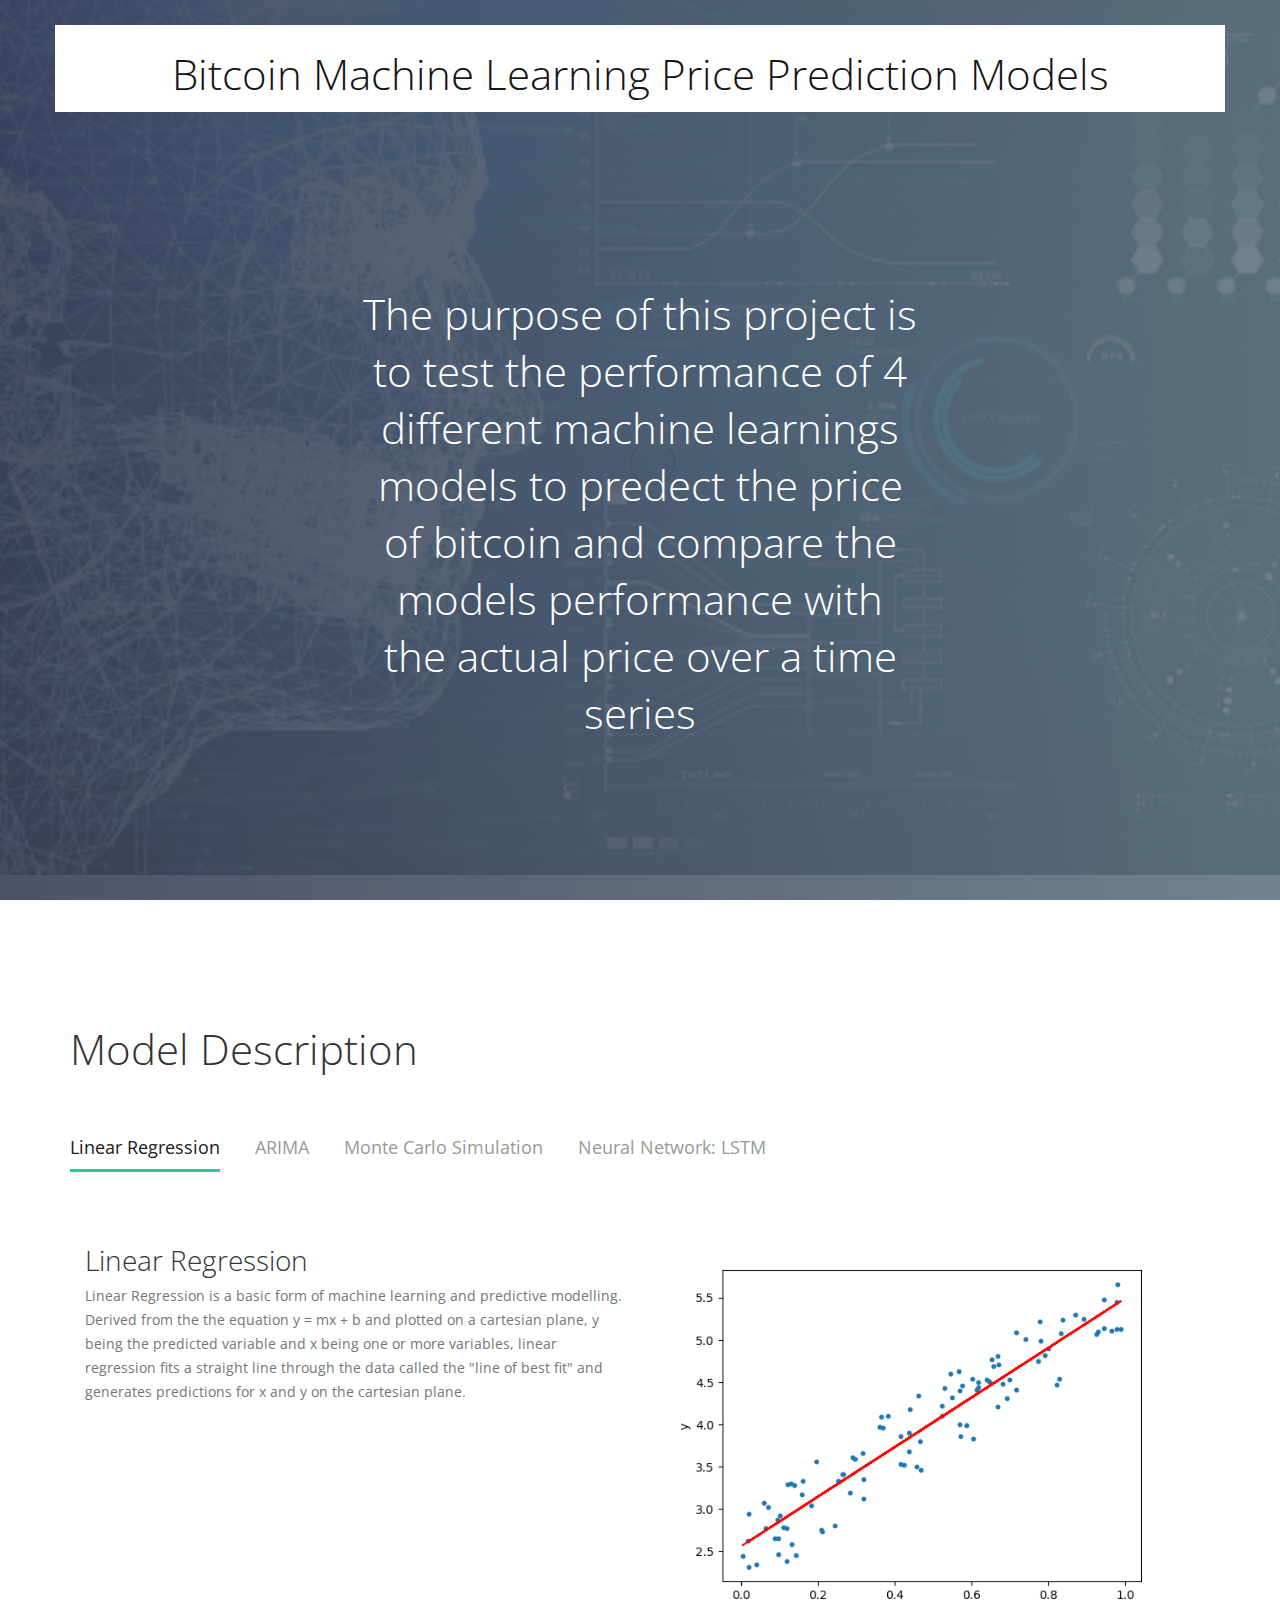
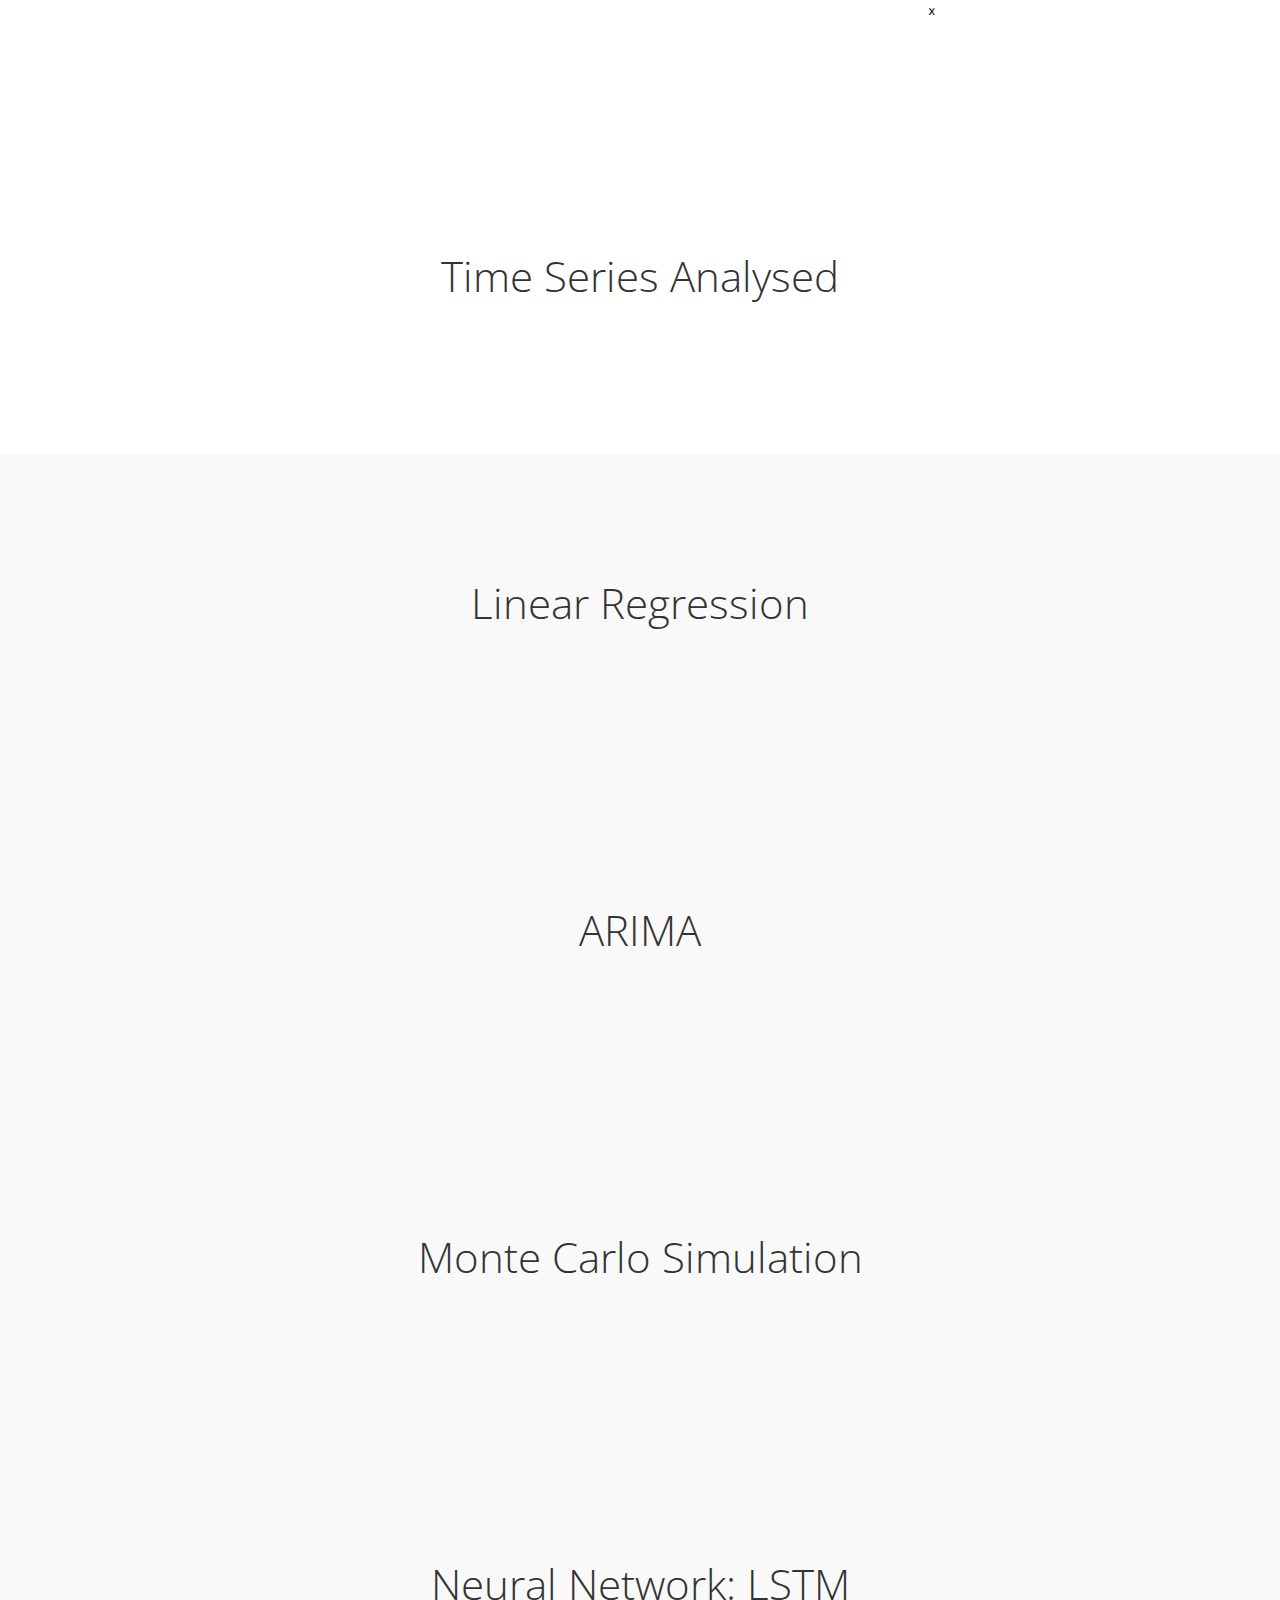
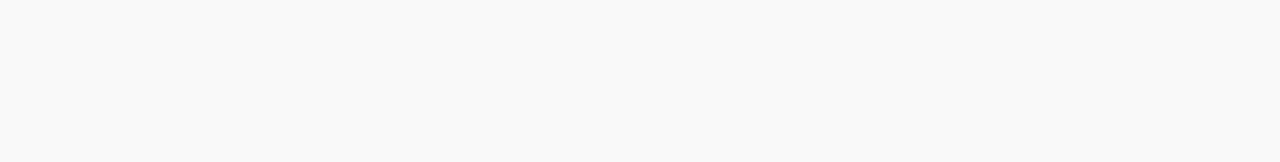
==== Final Project/Static/web/index.html @ e1479d9e "Add files via upload" ====
<!DOCTYPE html>
<html lang="en">
<head>

	<title>Bitcoin Machine Learning Price Prediction Models</title>
	<!--

    Template 2106 Soft Landing

	http://www.tooplate.com/view/2106-soft-landing

    -->
     <meta charset="UTF-8">
     <meta http-equiv="X-UA-Compatible" content="IE=Edge">
     <meta name="description" content="">
     <meta name="keywords" content="">
     <meta name="team" content="">
     <meta name="viewport" content="width=device-width, initial-scale=1, maximum-scale=1">

     <link rel="stylesheet" href="css/bootstrap.min.css">
     <link rel="stylesheet" href="css/owl.carousel.css">
     <link rel="stylesheet" href="css/owl.theme.default.min.css">
     <link rel="stylesheet" href="css/font-awesome.min.css">

 
     <!-- MAIN CSS -->
     <link rel="stylesheet" href="css/tooplate-style.css">
     
</head>
<body>

     <!-- PRE LOADER -->
     <section class="preloader">
          <div class="spinner">
               <span class="spinner-rotate"></span>
          </div>
     </section>


     <!-- MENU -->
     <section class="navbar custom-navbar navbar-fixed-top" role="navigation">
          <div class="container" style="background-color:white">

               <div style = "justify-content:center">
                    
                    <!-- Title -->
                    <h1 style = "text-align:center;color:black">Bitcoin Machine Learning Price Prediction Models</h>
               </div>
          </div>
          <div class="container" style = "text-align:center">
               <!-- MENU LINKS -->
               

          </div>
     </section>


     <!-- FEATURE -->
     <section id="home" data-stellar-background-ratio="0.5">
          <div class="overlay"></div>
          <div class="container">
               <div class="row">

                    <div class="col-md-offset-3 col-md-6 col-sm-12">
                         <div class="home-info">
                              <h1>The purpose of this project is to test the performance of 4 different machine learnings models to predect the price of bitcoin and compare the models performance with the actual price over a time series</h1>
                            
                         </div>
                    </div>
               </div>
          </div>
     </section>


     <!-- FEATURE -->
     <section id="feature" data-stellar-background-ratio="0.5">
          <div class="container">
               <div class="row">

                    <div class="col-md-12 col-sm-12">
                         <div class="section-title">
                              <h1>Model Description</h1>
                         </div>
                    </div>

                    <div class="col-md-12 col-sm-12">
                         <ul class="nav nav-tabs" role="tablist">
                              <li class="active"><a href="#tab01" aria-controls="tab01" role="tab" data-toggle="tab">Linear Regression</a></li>
                              <li><a href="#tab02" aria-controls="tab02" role="tab" data-toggle="tab">ARIMA</a></li>
                              <li><a href="#tab03" aria-controls="tab03" role="tab" data-toggle="tab">Monte Carlo Simulation</a></li>
                              <li><a href="#tab04" aria-controls="tab04" role="tab" data-toggle="tab">Neural Network: LSTM</a></li>
                         </ul>

                         <div class="tab-content">
                              <div class="tab-pane active clearfix" id="tab01" role="tabpanel" >
                                   <row class="d-flex align-items-center">
                                   <div class="tab-pane-item col-md-6 col-sm-6">
                                        <h2>Linear Regression</h2>
                                        <p>Linear Regression is a basic form of machine learning and predictive modelling. Derived from the the equation y = mx + b and plotted on a cartesian plane, y being the predicted variable and x being one or more variables, linear regression fits a straight line through the data called the "line of best fit" and generates predictions for x and y on the cartesian plane.</p>
                                   </div>
                                   <div class="pull-right col-md-6 col-sm-6">
                                        <img src="images/linear-regression.png" class="img-responsive" alt="Linear Regression">                             
                                   </div>
                                   </row>
                              </div>

                              <div class="tab-pane clearfix" id="tab02" role="tabpanel" >
                                   <row class="d-flex align-items-center">
                                   <div class="tab-pane-item col-md-6 col-sm-6">
                                        <h2>ARIMA</h2>
                                        <p>Autoregressive Integrated Moving Average (ARIMA) is a form of regression analysis that is used for time series forecasting. it calculates the value of the dependent variable (y) against other changing independent variables over time (x). It examines the differences between values over the time series rather than the actual value it self. Autoregression (AR) refers to changing or lagged variables in the model, Integrated (I) refers to the calculated differences of fixed values and Moving Average (MA) refers to the application of a moving average to lagged obervations.</p>
                                   </div>
                                   <div class="pull-right col-md-6 col-sm-6">
                                        <img src="images/arima.png" class="img-responsive" alt="ARIMA">                             
                                   </div>
                                   </row>
                              </div>

                              <div class="tab-pane clearfix" id="tab03" role="tabpanel" >
                                   <row class="d-flex align-items-center">
                                   <div class="tab-pane-item col-md-6 col-sm-6">
                                        <h2>Monte Carlo Simulation</h2>
                                        <p>A Monte Carlo Simulation is a method of probability analysis that seeks to give a range of possible outcomes of future events. In this instance the Monte Carlo method was used to conduct a "random price walk" of 1000 simulations using normal distribution from one period to the next over a 200 days to determine the future possible prices of Bitcoin. The arithmetic average of all 1000 simulations was taken at each time interval then plotted against the actual price of Bitcoin over the 200 day period.</p>
                                   </div>
                                   <div class="pull-right col-md-6 col-sm-6">
                                        <img src="images/monte-carlo.png" class="img-responsive" alt="Monte Carlo">                             
                                   </div>
                                   </row>
                              </div>

                              <div class="tab-pane clearfix" id="tab04" role="tabpanel" >
                                   <row class="d-flex align-items-center">
                                   <div class="tab-pane-item col-md-6 col-sm-6">
                                        <h2>Neural Network: LSTM</h2>
                                        <p>A Long Short-Term Memory (LSTM) is a kind of Recurrent Neural Network (RNN) that is able to learn sequentially. It has the ability to propogate forwards and backwards through data and process not only single data points but sequences of data, essentially LSTM's are capable of remembering previous information learned by the model</p>
                                   </div>
                                   <div class="pull-right col-md-6 col-sm-6">
                                        <img src="images/lstm.jpg" class="img-responsive" alt="LSTM">                             
                                   </div>
                                   </row>
                              </div>
                                   
                              </div>
                         </div>

                    </div>

                    <div class="col-md-6 col-sm-6">
                         <div class="feature-image">
                                               
                         </div>
                    </div>
               </div>
          </div>
     </section>

     <!-- Dashboard 1 -->
     <section id="feature" data-stellar-background-ratio="0.5">
          <div class="container">
               <div class="row">

                     <div class="section-title">
                              <h1 style="text-align:center"> Time Series Analysed</h1>
                      
          <div class='tableauPlaceholder' id='viz1637405770193' style='position: relative'>
               <noscript><a href='#'>
                    <img alt='Dashboard 4 ' 
                    src='https:&#47;&#47;public.tableau.com&#47;static&#47;images&#47;3B&#47;3BQ236GK5&#47;1_rss.png' style='border: none' />
                    </a>
               </noscript>
               <object class='tableauViz'  style='display:none;'>
                    <param name='host_url' value='https%3A%2F%2Fpublic.tableau.com%2F' />
                    <param name='embed_code_version' value='3' /> 
                    <param name='path' value='shared&#47;3BQ236GK5' /> 
                    <param name='toolbar' value='yes' />
                    <param name='static_image' value='https:&#47;&#47;public.tableau.com&#47;static&#47;images&#47;3B&#47;3BQ236GK5&#47;1.png' /> 
                    <param name='animate_transition' value='yes' />
                    <param name='display_static_image' value='yes' />
                    <param name='display_spinner' value='yes' />
                    <param name='display_overlay' value='yes' />
                    <param name='display_count' value='yes' />
                    <param name='language' value='en-GB' />
                    <param name='filter' value='publish=yes' />
               </object></div> 
               <script type='text/javascript'> 
               var divElement = document.getElementById('viz1637405770193');                    
               var vizElement = divElement.getElementsByTagName('object')[0]; 
               if ( divElement.offsetWidth > 800 ) { 
                    vizElement.style.width='1200px';
                    vizElement.style.minHeight='500px';
                    vizElement.style.height='auto';
               } else if ( divElement.offsetWidth > 500 ) {
                     vizElement.style.width='1200px';
                    vizElement.style.minHeight='500px';
                    vizElement.style.height='auto';
               } else { 
                    vizElement.style.width='100%';
                    // vizElement.style.height='727px';
                    vizElement.style.height='auto';
                    } 
                    var scriptElement = document.createElement('script'); 
                    scriptElement.src = 'https://public.tableau.com/javascripts/api/viz_v1.js'; 
                    vizElement.parentNode.insertBefore(scriptElement, vizElement); 
               </script>                           
              
     </section>
     <!-- Dashboard 2 -->
     <section >
          <div class="container">
               <div class="row">
                     <div class="section-title">
                              <h1 style="text-align:center">Linear Regression</h1>
                      
          <div class='tableauPlaceholder' id='viz1637399820843' style='position: relative'>
               <noscript><a href='#'>
                    <img alt='Dashboard 3 ' src='https:&#47;&#47;public.tableau.com&#47;static&#47;images&#47;Li&#47;LinearRegressionDashboard&#47;Dashboard3&#47;1_rss.png' style='border: none' /></a></noscript><object class='tableauViz'  style='display:none;'><param name='host_url' value='https%3A%2F%2Fpublic.tableau.com%2F' /> <param name='embed_code_version' value='3' /> <param name='site_root' value='' /><param name='name' value='LinearRegressionDashboard&#47;Dashboard3' /><param name='tabs' value='no' /><param name='toolbar' value='yes' /><param name='static_image' value='https:&#47;&#47;public.tableau.com&#47;static&#47;images&#47;Li&#47;LinearRegressionDashboard&#47;Dashboard3&#47;1.png' /> <param name='animate_transition' value='yes' /><param name='display_static_image' value='yes' /><param name='display_spinner' value='yes' /><param name='display_overlay' value='yes' /><param name='display_count' value='yes' /><param name='language' value='en-GB' /><param name='filter' value='publish=yes' /></object></div>
                    <script type='text/javascript'>
                    var divElement = document.getElementById('viz1637399820843');
                    var vizElement = divElement.getElementsByTagName('object')[0];
                    if ( divElement.offsetWidth > 800 ) {
                          vizElement.style.width='1200px';
                          vizElement.style.minHeight='500px';
                          vizElement.style.height='auto';
                         } 
                    else if ( divElement.offsetWidth > 500 ) { 
                         vizElement.style.width='1200px';
                         vizElement.style.minHeight='500px';
                    vizElement.style.height='auto';} 
                    else { 
                         vizElement.style.width='100%';
                         vizElement.style.minHeight='500px';
                         vizElement.style.height='auto';} 
                              var scriptElement = document.createElement('script'); scriptElement.src = 'https://public.tableau.com/javascripts/api/viz_v1.js'; vizElement.parentNode.insertBefore(scriptElement, vizElement);</script>

                    </div></div></div>
</section>

 <!-- Dashboard 3 -->
     <section >
          <div class="container">
               <div class="row">    

                    <div class="section-title">
                              <h1 style="text-align:center">ARIMA</h1>

          <div class='tableauPlaceholder' id='viz1637495428744' style='position: relative'>
               <noscript><a href='#'>
                    <img alt='Dashboard 5 ' src='https:&#47;&#47;public.tableau.com&#47;static&#47;images&#47;AR&#47;ARIMADashboard&#47;Dashboard5&#47;1_rss.png' style='border: none' /></a></noscript><object class='tableauViz'  style='display:none;'><param name='host_url' value='https%3A%2F%2Fpublic.tableau.com%2F' /> <param name='embed_code_version' value='3' /> <param name='site_root' value='' /><param name='name' value='ARIMADashboard&#47;Dashboard5' /><param name='tabs' value='no' /><param name='toolbar' value='yes' /><param name='static_image' value='https:&#47;&#47;public.tableau.com&#47;static&#47;images&#47;AR&#47;ARIMADashboard&#47;Dashboard5&#47;1.png' /> <param name='animate_transition' value='yes' /><param name='display_static_image' value='yes' /><param name='display_spinner' value='yes' /><param name='display_overlay' value='yes' /><param name='display_count' value='yes' /><param name='language' value='en-GB' /></object></div>                
                    <script type='text/javascript'>                    
                    var divElement = document.getElementById('viz1637495428744');                    
                    var vizElement = divElement.getElementsByTagName('object')[0];                    
                    if ( divElement.offsetWidth > 800 ) { 
                          vizElement.style.width='1200px';
                          vizElement.style.height='500px';
                         } 
                    else if ( divElement.offsetWidth > 500 ) { 
                         vizElement.style.width='1200px';
                         vizElement.style.height='500px';
                         } 
                    else { 
                         vizElement.style.width='100%';
                         vizElement.style.height='500px';
                         }                     
                              var scriptElement = document.createElement('script'); scriptElement.src = 'https://public.tableau.com/javascripts/api/viz_v1.js'; vizElement.parentNode.insertBefore(scriptElement, vizElement);</script>
                    </div></div></div>
     </section>

     <!-- Dashboard 4 -->
     <section >
          <div class="container">
               <div class="row">

                    <div class="section-title">
                              <h1 style="text-align:center">Monte Carlo Simulation</h1>

                              <div class='tableauPlaceholder' id='viz1637544535050' style='position: relative'>
                                   <noscript><a href='#'>
                                        <img alt='Dashboard 2 ' src='https:&#47;&#47;public.tableau.com&#47;static&#47;images&#47;Mo&#47;MonteCarloDashboard&#47;Dashboard2&#47;1_rss.png' style='border: none' /></a></noscript><object class='tableauViz'  style='display:none;'><param name='host_url' value='https%3A%2F%2Fpublic.tableau.com%2F' /> <param name='embed_code_version' value='3' /> <param name='site_root' value='' /><param name='name' value='MonteCarloDashboard&#47;Dashboard2' /><param name='tabs' value='no' /><param name='toolbar' value='yes' /><param name='static_image' value='https:&#47;&#47;public.tableau.com&#47;static&#47;images&#47;Mo&#47;MonteCarloDashboard&#47;Dashboard2&#47;1.png' /> <param name='animate_transition' value='yes' /><param name='display_static_image' value='yes' /><param name='display_spinner' value='yes' /><param name='display_overlay' value='yes' /><param name='display_count' value='yes' /><param name='language' value='en-GB' /></object></div>                
                                        <script type='text/javascript'>                    
                                        var divElement = document.getElementById('viz1637544535050');                    
                                        var vizElement = divElement.getElementsByTagName('object')[0];                    
                                        if ( divElement.offsetWidth > 800 ) { 
                                             vizElement.style.width='1200px';
                                             vizElement.style.height='500px';
                                             } 
                                        else if ( divElement.offsetWidth > 500 ) { 
                                             vizElement.style.width='1200px';
                                             vizElement.style.height='500px';
                                             } 
                                        else { 
                                             vizElement.style.width='100%';
                                             vizElement.style.height='500px';
                                             }                     
                                             
                                             var scriptElement = document.createElement('script'); scriptElement.src = 'https://public.tableau.com/javascripts/api/viz_v1.js'; vizElement.parentNode.insertBefore(scriptElement, vizElement);  </script>      
                         </div></div></div>
          </section>

     <!-- Dashboard 5 -->
     <section >
          <div class="container">
               <div class="row">

                    <div class="section-title">
                         <h1 style="text-align:center">Neural Network: LSTM</h1>

                         <div class='tableauPlaceholder' id='viz1637545018668' style='position: relative'>
                              <noscript><a href='#'>
                                   <img alt='LSTM DashBoard ' src='https:&#47;&#47;public.tableau.com&#47;static&#47;images&#47;TR&#47;TR6G4CRMH&#47;1_rss.png' style='border: none' /></a></noscript><object class='tableauViz'  style='display:none;'><param name='host_url' value='https%3A%2F%2Fpublic.tableau.com%2F' /> <param name='embed_code_version' value='3' /> <param name='path' value='shared&#47;TR6G4CRMH' /> <param name='toolbar' value='yes' /><param name='static_image' value='https:&#47;&#47;public.tableau.com&#47;static&#47;images&#47;TR&#47;TR6G4CRMH&#47;1.png' /> <param name='animate_transition' value='yes' /><param name='display_static_image' value='yes' /><param name='display_spinner' value='yes' /><param name='display_overlay' value='yes' /><param name='display_count' value='yes' /><param name='language' value='en-GB' /></object></div>                
                                   <script type='text/javascript'>                    
                                   var divElement = document.getElementById('viz1637545018668');                    
                                   var vizElement = divElement.getElementsByTagName('object')[0];                    
                                   if ( divElement.offsetWidth > 800 ) { 
                                        vizElement.style.width='1200px';
                                        vizElement.style.height='500px';
                                        } 
                                   else if ( divElement.offsetWidth > 500 ) { 
                                        vizElement.style.width='1200px';
                                        vizElement.style.height='500px';
                                        } 
                                   else { 
                                        vizElement.style.width='100%';
                                        vizElement.style.height='500px';
                                        }                     
                                        var scriptElement = document.createElement('script'); scriptElement.src = 'https://public.tableau.com/javascripts/api/viz_v1.js'; vizElement.parentNode.insertBefore(scriptElement, vizElement);  </script>
                         </div></div></div>
               </section>

     <!-- SCRIPTS -->
     <script src="js/jquery.js"></script>
     <script src="js/bootstrap.min.js"></script>
     <script src="js/jquery.stellar.min.js"></script>
     <script src="js/owl.carousel.min.js"></script>
     <script src="js/smoothscroll.js"></script>
     <script src="js/custom.js"></script>

</body>
</html>
---- Final Project/Static/web/css/tooplate-style.css ----
/*

Template 2106 Soft Landing

http://www.tooplate.com/view/2106-soft-landing
	
*/
 
  @import url('https://fonts.googleapis.com/css?family=Open+Sans:300,300i,400');

  body {
    font-family: 'Open Sans', sans-serif;
    overflow-x: hidden;
    background: #f9f9f9;
  }



  /*---------------------------------------
     TYPOGRAPHY              
  -----------------------------------------*/

  h1,h2,h3,h4,h5,h6 {
    font-weight: 300;
    line-height: normal;
  }

  h1 {
    font-size: 3em;
  }

  h2 {
    color: #353535;
    font-size: 2em;
  }

  p {
    color: #757575;
    font-size: 14px;
    font-weight: normal;
    line-height: 24px;
  }



  /*---------------------------------------
     GENERAL               
  -----------------------------------------*/

  html{
    -webkit-font-smoothing: antialiased;
  }

  a {
    color: #202020;
    text-decoration: none !important;
  }

  a,
  input, button,
  .form-control {
    -webkit-transition: 0.5s;
    transition: 0.5s;
  }

  a:hover, a:active, a:focus {
    color: #29ca8e;
    outline: none;
  }

  ::-webkit-scrollbar{
    width: 8px;
    height: 8px;
  }

  ::-webkit-scrollbar-thumb {
    cursor: pointer;
    background: #202020;
  }

  .section-title {
    padding-bottom: 40px;
  }

  section {
    position: relative;
    padding: 100px 0;
  }

  #contact,
  footer {
    background: #ffffff;
    text-align: center;
  }

  .overlay {
    background: #536976;  /* fallback for old browsers */
    background: -webkit-linear-gradient(to right, #292E49, #536976);  /* Chrome 10-25, Safari 5.1-6 */
    background: linear-gradient(to right, #292E49, #536976); /* W3C, IE 10+/ Edge, Firefox 16+, Chrome 26+, Opera 12+, Safari 7+ */
    opacity: 0.9;
    position: absolute;
    top: 0;
    right: 0;
    bottom: 0;
    left: 0;
    width: 100%;
    height: 100%;
  }

  .online-form {
    position: relative;
  }

  .online-form .form-control {
    border-color: #f0f0f0;
    display: inline-block;
    vertical-align: top;
    border-radius: 50px;
    box-shadow: none;
    height: 50px;
    margin-right: 0.5em;
    padding-left: 15px;
  }

  .online-form input[type="email"] {
    width: 60%;
  }

  .online-form button {
    background: #29ca8e;
    border: 0;
    color: #ffffff;
    position: absolute;
    right: 6em;
    width: 25%;
  }

  .online-form button:hover {
    background: #202020;
    color: #ffffff;
  }



  /*---------------------------------------
     BUTTONS               
  -----------------------------------------*/

  .section-btn {
    background: #29ca8e;
    border: 0;
    border-radius: 50px;
    color: #ffffff;
    font-size: 16px;
    font-weight: normal;
    padding: 12px 30px;
    transition: 0.5s 0.2s;
  }

  .section-btn:hover,
  .section-btn:focus {
    background: #202020;
    color: #ffffff;
  }



  /*---------------------------------------
       PRE LOADER              
  -----------------------------------------*/

  .preloader {
    position: fixed;
    top: 0;
    left: 0;
    width: 100%;
    height: 100%;
    z-index: 99999;
    display: flex;
    flex-flow: row nowrap;
    justify-content: center;
    align-items: center;
    background: none repeat scroll 0 0 #ffffff;
  }

  .spinner {
    border: 1px solid transparent;
    border-radius: 3px;
    position: relative;
  }

  .spinner:before {
    content: '';
    box-sizing: border-box;
    position: absolute;
    top: 50%;
    left: 50%;
    width: 45px;
    height: 45px;
    margin-top: -10px;
    margin-left: -10px;
    border-radius: 50%;
    border: 1px solid #575757;
    border-top-color: #ffffff;
    animation: spinner .9s linear infinite;
  }

  @-webkit-@keyframes spinner {
    to {transform: rotate(360deg);}
  }

  @keyframes spinner {
    to {transform: rotate(360deg);}
  }



  /*---------------------------------------
      MENU              
  -----------------------------------------*/

  .custom-navbar {
    border: none;
    margin-bottom: 0;
    padding: 25px 0;
  }

  .custom-navbar .navbar-brand {
    color: #ffffff;
    font-size: 25px;
    font-weight: 500;
    letter-spacing: -1px;
  }

  .top-nav-collapse {
    background: #ffffff;
  }

  .custom-navbar .navbar-nav {
    margin-left: 6em;
  }

  .custom-navbar .nav li a {
    font-size: 16px;
    font-weight: normal;
    color: #f0f0f0;
    padding-right: 22px;
    padding-left: 22px;
  }

  .custom-navbar .nav li a:hover {
    background: transparent;
    color: #29ca8e;
  }

  .custom-navbar .navbar-nav > li > a:hover,
  .custom-navbar .navbar-nav > li > a:focus {
    background-color: transparent;
  }

  .custom-navbar .nav li.active > a {
    background-color: transparent;
    color: #29ca8e;
  }

  .custom-navbar .navbar-toggle {
    border: none;
    padding-top: 10px;
  }

  .custom-navbar .navbar-toggle {
    background-color: transparent;
  }

  .custom-navbar .navbar-toggle .icon-bar {
    background: #29ca8e;
    border-color: transparent;
  }

  @media(min-width:768px) {
    .custom-navbar {
      border-bottom: 0;
      background: 0 0; 
    }

    .custom-navbar.top-nav-collapse {
      background: #ffffff;
      -webkit-box-shadow: 0 1px 30px rgba(0, 0, 0, 0.1);
      -moz-box-shadow: 0 1px 30px rgba(0, 0, 0, 0.1);
      box-shadow: 0 1px 30px rgba(0, 0, 0, 0.1);
      padding: 10px 0;
    }

    .top-nav-collapse .navbar-brand {
      color: #252525;
    }

    .top-nav-collapse .nav li a {
      color: #575757;
    }

    .top-nav-collapse .nav .section-btn a {
      color: #ffffff;
    }
  }



  /*---------------------------------------
      HOME          
  -----------------------------------------*/

  #home {
    background: url('../images/machine-learning.jpg') no-repeat center center;
    background-size: cover;
    vertical-align: middle;
    display: -webkit-box;
    display: -webkit-flex;
    display: -ms-flexbox;
    display: flex;
    -webkit-box-align: center;
    -webkit-align-items: center;
    -ms-flex-align: center;
    align-items: center;
    min-height: 100vh;
    position: relative;
    padding-top: 12em;
    text-align: center;
  }

  #home h1 {
    color: #ffffff;
    margin-top: 10px;
    margin-bottom: 40px;
  }

  .home-info {
    margin-top: 7em;
  }

  .home-info h3 {
    color: #f0f0f0;
    font-size: 11px;
    font-weight: bold;
    letter-spacing: 4px;
    text-transform: uppercase;
    margin: 10px 0;
  }
  


  /*---------------------------------------
      FEATURE              
  -----------------------------------------*/

  #feature {
    background: #ffffff;
  }

  #feature .nav-tabs {
    border-bottom: 0;
  }

  #feature .nav>li>a {
    padding: 8px 0;
  }

  #feature .nav-tabs>li>a {
    color: #999999;
    font-size: 18px;
    border: 0;
    border-bottom: 3px solid transparent;
    border-radius: 0;
    margin-right: 35px;
  }

  #feature .nav-tabs>li.active>a, 
  #feature .nav-tabs>li.active>a:focus, 
  #feature .nav-tabs>li.active>a:hover {
    background: transparent;
    color: #202020;
    border-bottom: 3px solid #29ca8e;
  }

  #feature .nav>li>a:focus, 
  #feature .nav>li>a:hover {
    background: transparent;
    border-bottom: 3px solid #29ca8e;
    color: #202020;
  }

  #feature .tab-content {
    margin-top: 50px;
  }

  .tab-pane-item {
    margin: 20px 0;
  }

  .tab-pane-item h2 {
    margin: 0 0 5px 0;
  }

  .feature-image {
    position: absolute;
    bottom: -27em;
  }
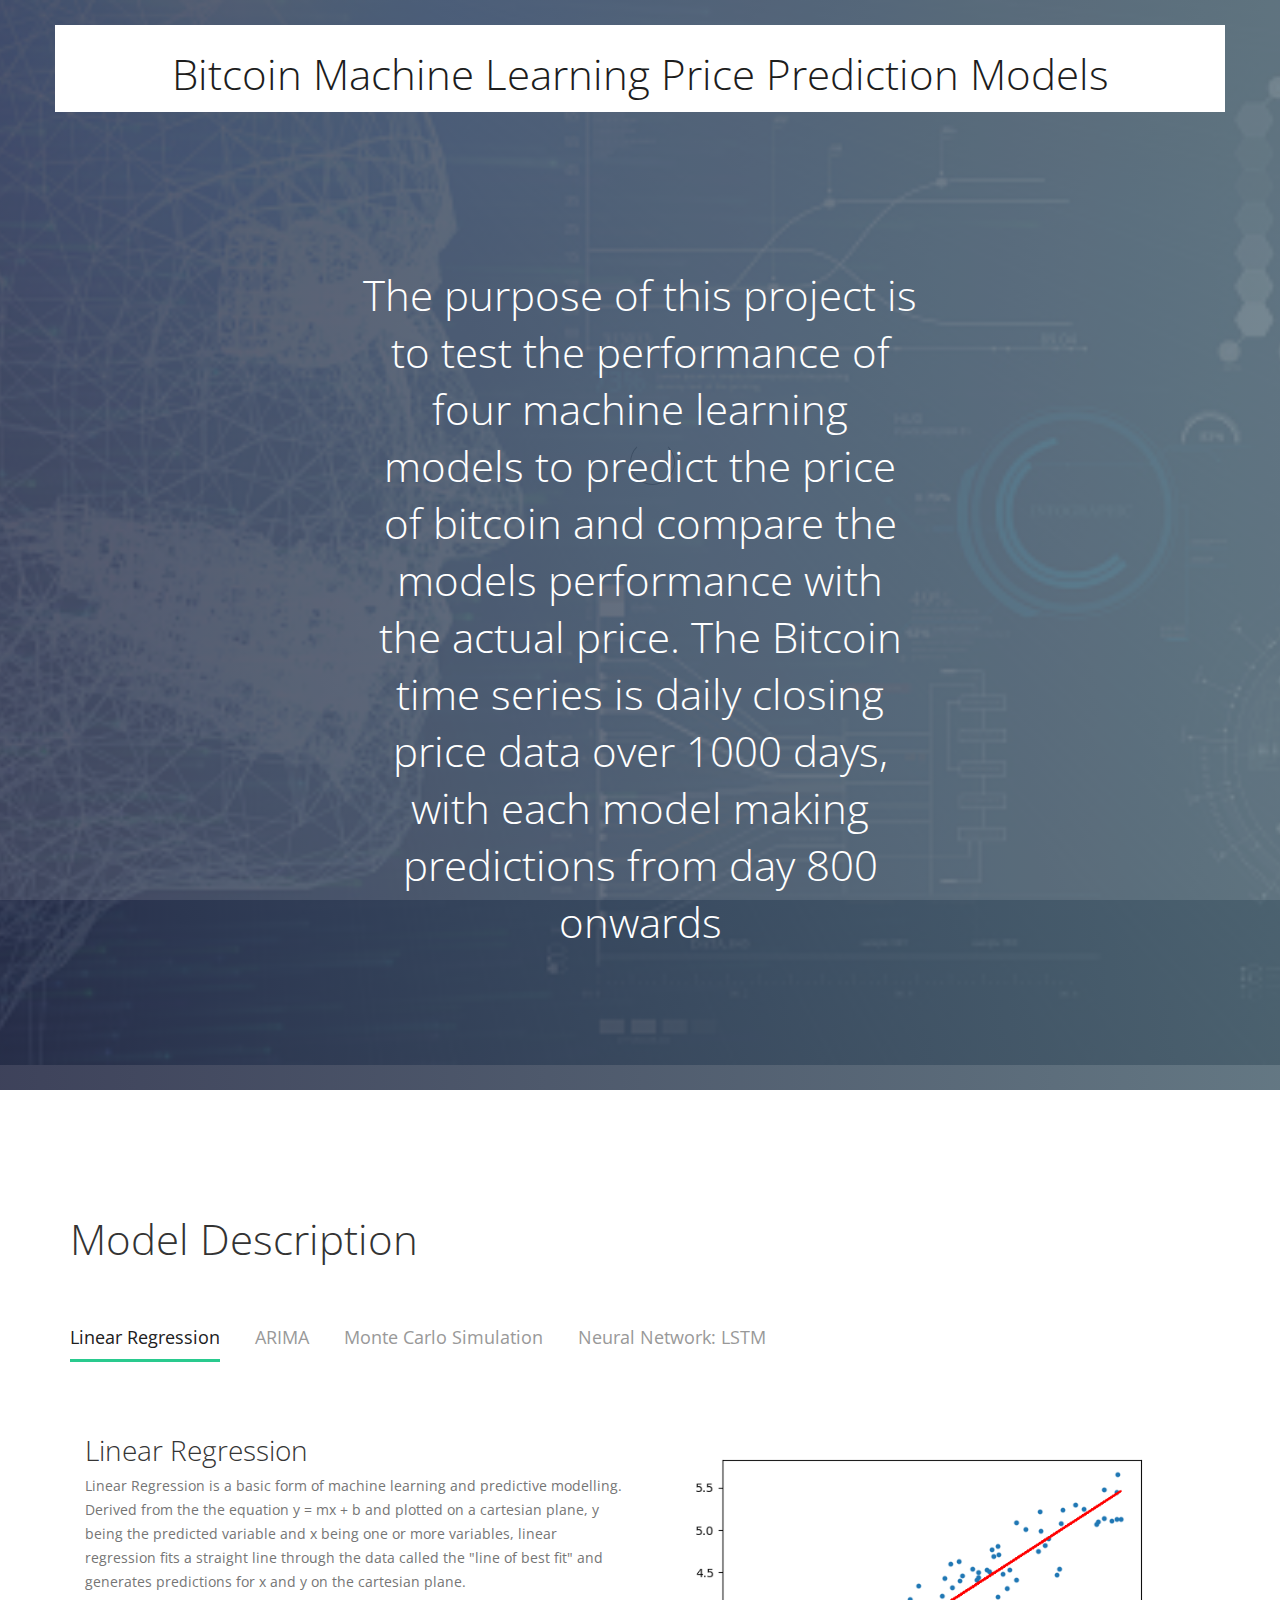
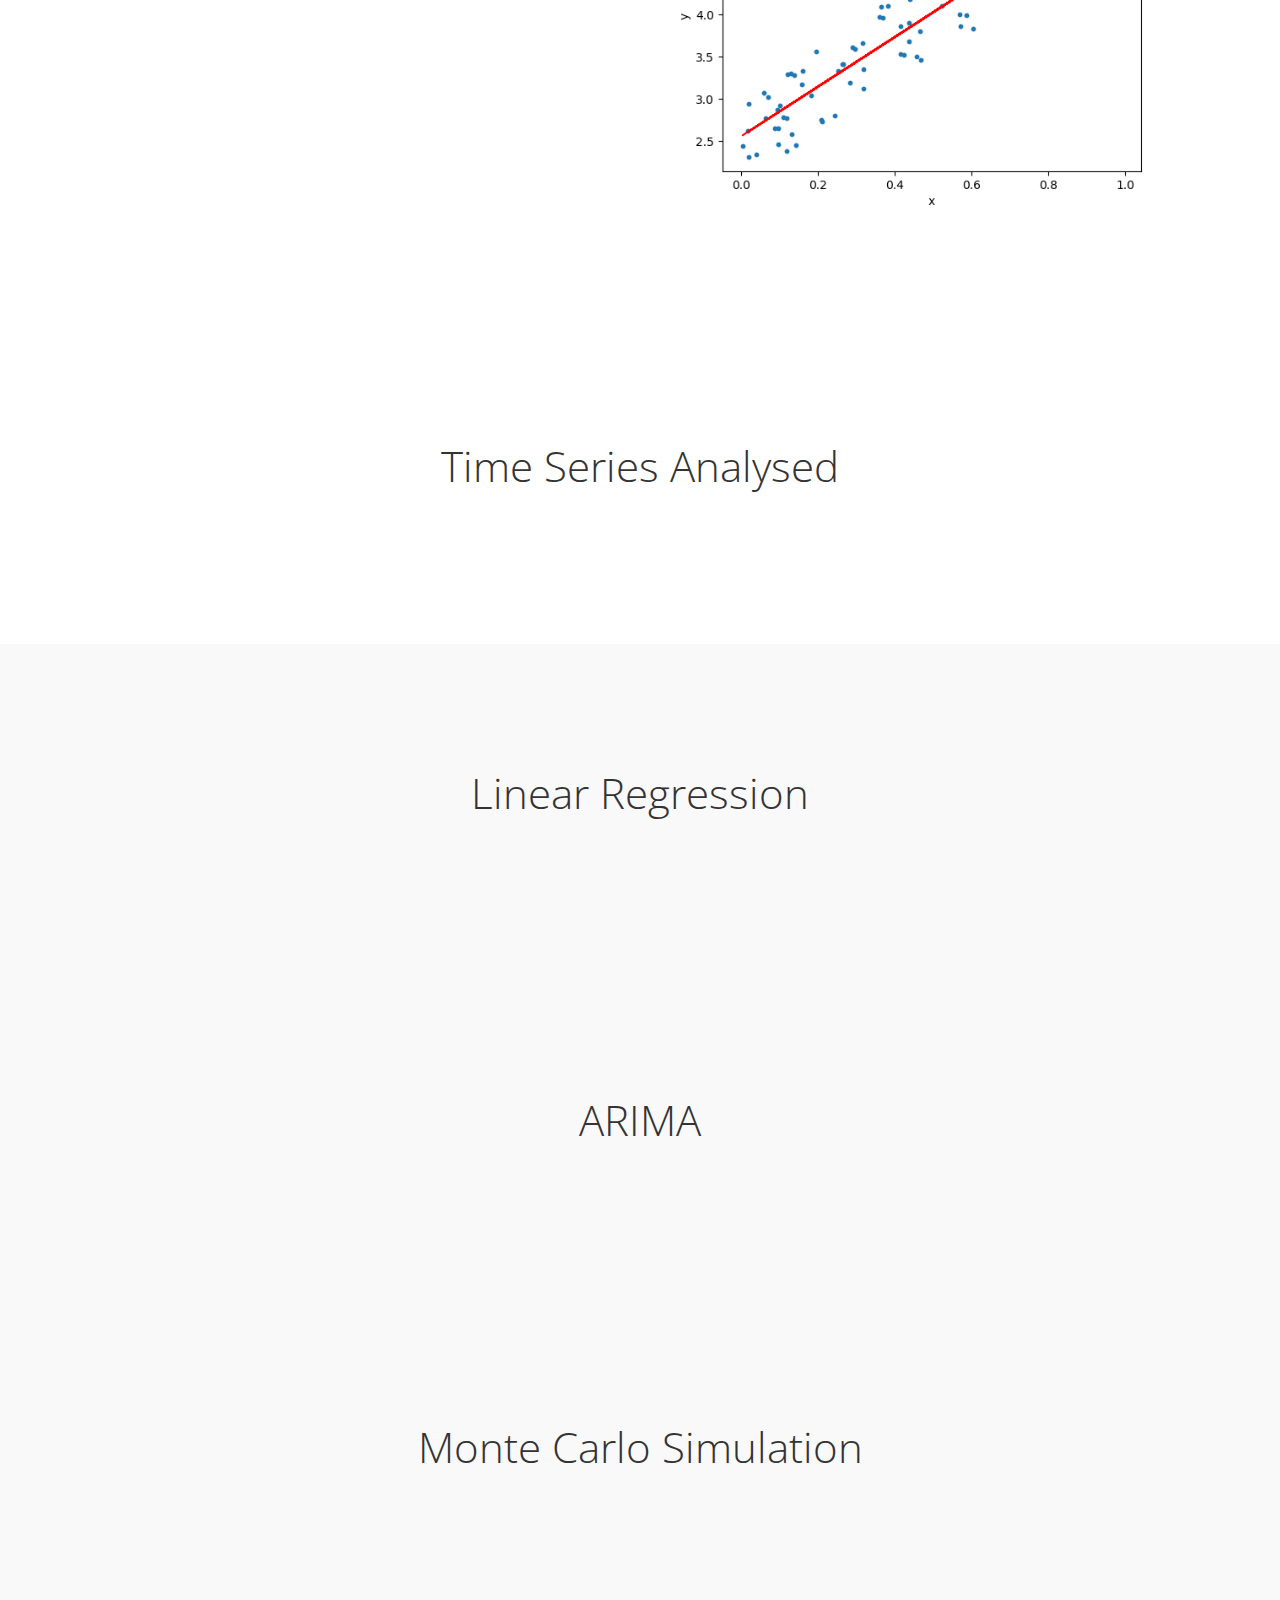
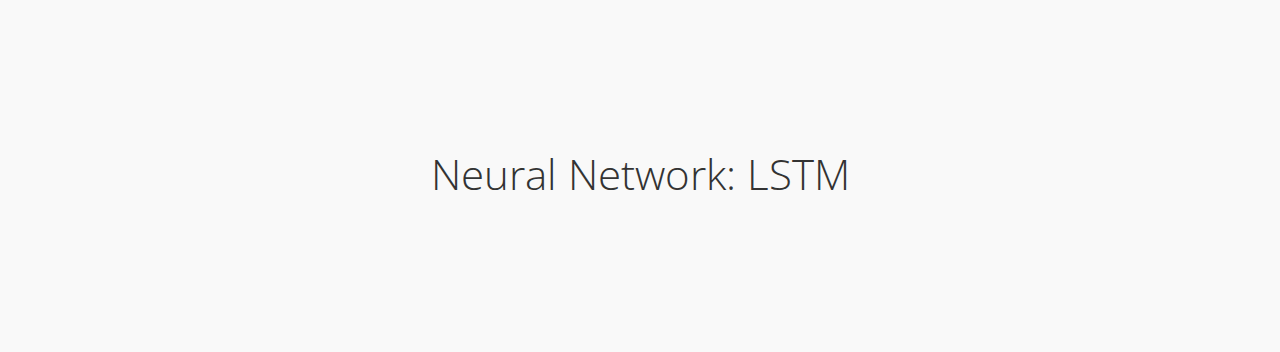
==== commit ed58806b: "Add files via upload" ====
--- a/Final Project/Static/web/index.html
+++ b/Final Project/Static/web/index.html
@@ -63,7 +63,7 @@
 
                     <div class="col-md-offset-3 col-md-6 col-sm-12">
                          <div class="home-info">
-                              <h1>The purpose of this project is to test the performance of 4 different machine learnings models to predect the price of bitcoin and compare the models performance with the actual price over a time series</h1>
+                              <h1>The purpose of this project is to test the performance of four machine learning models to predict the price of bitcoin and compare the models performance with the actual price. The Bitcoin time series is daily closing price data over 1000 days, with each model making predictions from day 800 onwards</h1>
                             
                          </div>
                     </div>
